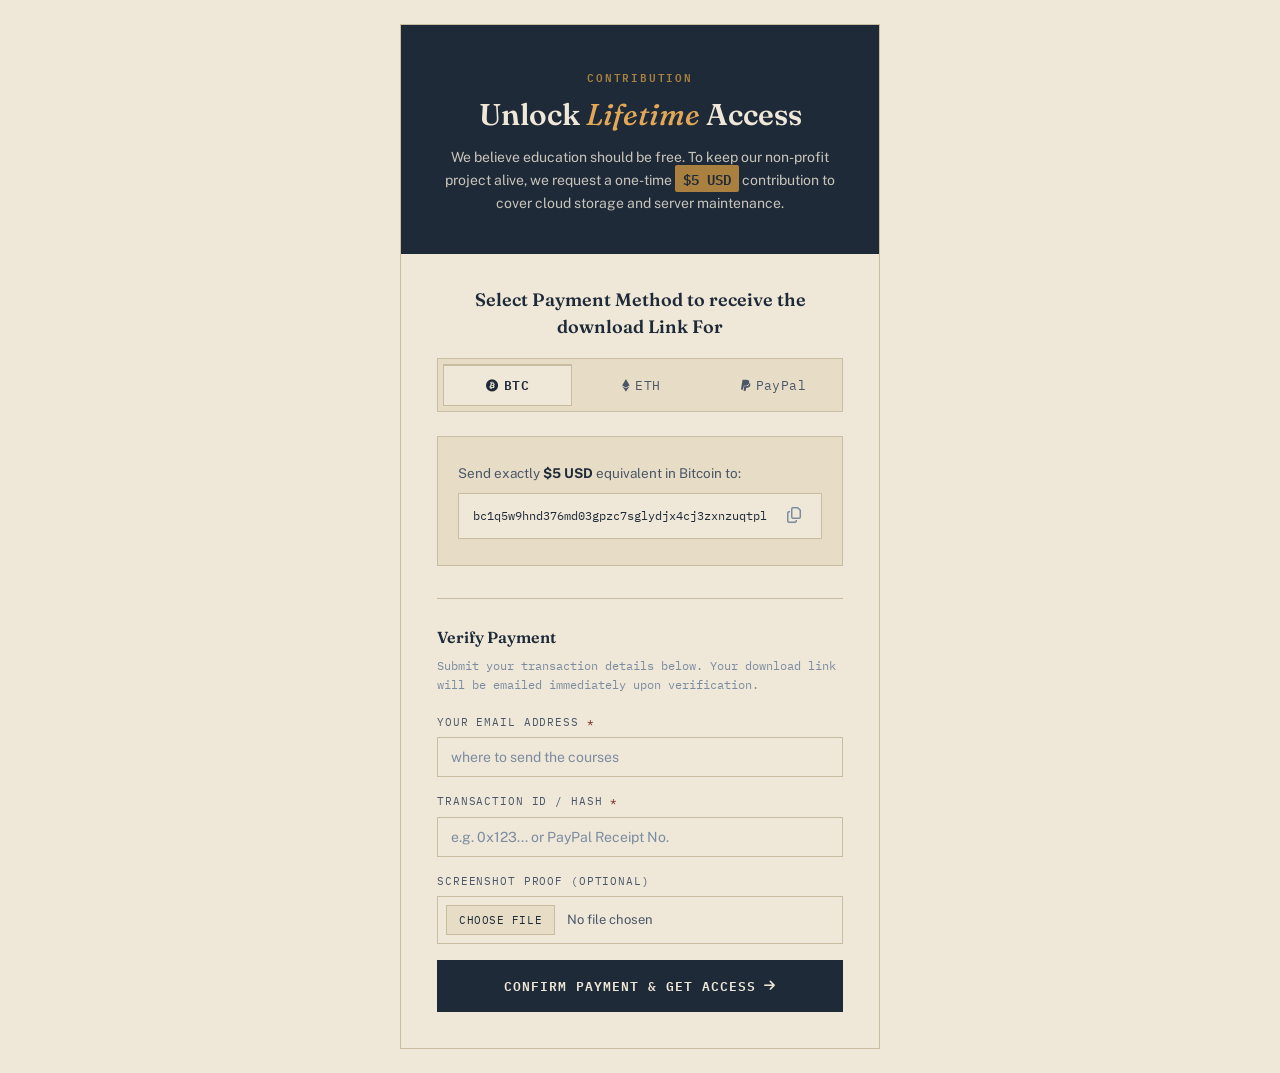
==== course-access.html @ 38b21388 "Add files via upload" ====
<!DOCTYPE html>
<html lang="en">
<head>
    <meta charset="UTF-8">
    <meta name="viewport" content="width=device-width, initial-scale=1.0">
    <title>Course Access - Contribution</title>
    <!-- FontAwesome for Icons -->
    <link rel="stylesheet" href="https://cdnjs.cloudflare.com/ajax/libs/font-awesome/6.4.0/css/all.min.css">
    <!-- Fonts used by the design system -->
    <link rel="preconnect" href="https://fonts.googleapis.com">
    <link href="https://fonts.googleapis.com/css2?family=Fraunces:ital,wght@0,340;0,600;1,500&family=Public+Sans:wght@400;600;700&family=IBM+Plex+Mono:wght@400;600&display=swap" rel="stylesheet">

    <style>
        :root{
            --paper:   #EFE7D8;
            --paper-2: #E7DCC6;
            --ink:     #1E2A38;
            --ink-soft:#4B5768;
            --slate:   #7C8CA0;
            --brass:   #A9803F;
            --oxblood: #7A2E22;
            --rule:    #C9BCA0;

            --serif: 'Fraunces', serif;
            --sans:  'Public Sans', sans-serif;
            --mono:  'IBM Plex Mono', monospace;
        }

        *{ box-sizing:border-box; }

        body{
            margin:0;
            min-height:100vh;
            display:flex;
            align-items:center;
            justify-content:center;
            padding:24px;
            background:var(--paper);
            color:var(--ink);
            font-family:var(--sans);
            font-size:16px;
            line-height:1.5;
            -webkit-font-smoothing:antialiased;
        }

        .fade-in { animation: fadeIn 0.3s ease-in-out; }
        @keyframes fadeIn {
            from { opacity: 0; transform: translateY(5px); }
            to { opacity: 1; transform: translateY(0); }
        }

        /* ===== Card shell ===== */
        .contribution-card{
            width:100%;
            max-width:480px;
            background:var(--paper);
            border:1px solid var(--rule);
            overflow:hidden;
        }

        /* ===== Header ===== */
        .card-header{
            background:var(--ink);
            color:var(--paper);
            text-align:center;
            padding:44px 36px 40px;
        }

        .card-header .eyebrow{
            font-family:var(--mono);
            font-size:11px;
            letter-spacing:.16em;
            text-transform:uppercase;
            color:var(--brass);
            font-weight:600;
            display:block;
            margin-bottom:12px;
        }

        .card-header h1{
            font-family:var(--serif);
            font-weight:600;
            font-size:30px;
            line-height:1.15;
            margin:0 0 14px;
        }

        .card-header h1 em{
            font-style:italic;
            font-weight:500;
            color:#E3A857;
        }

        .card-header p{
            font-size:14px;
            line-height:1.6;
            color:rgba(239,231,216,.82);
            margin:0;
        }

        .price-pill{
            font-family:var(--mono);
            font-weight:600;
            color:var(--ink);
            background:var(--brass);
            padding:2px 8px;
            border-radius:2px;
        }

        /* ===== Body ===== */
        .card-body{ padding:32px 36px 36px; }

        .section-title{
            font-family:var(--serif);
            font-weight:600;
            font-size:18px;
            text-align:center;
            margin:0 0 18px;
        }

        /* ===== Tabs ===== */
        .tab-row{
            display:flex;
            gap:6px;
            background:var(--paper-2);
            border:1px solid var(--rule);
            padding:5px;
            margin-bottom:24px;
        }

        .tab-btn{
            flex:1;
            background:none;
            border:none;
            font-family:var(--mono);
            font-size:12.5px;
            letter-spacing:.03em;
            color:var(--ink-soft);
            padding:9px 6px;
            cursor:pointer;
            transition:.15s ease;
        }

        .tab-btn i{ margin-right:5px; }

        .tab-btn.active-tab{
            background:var(--paper);
            color:var(--ink);
            font-weight:600;
            box-shadow:0 1px 0 var(--rule) inset;
            border:1px solid var(--rule);
        }

        /* ===== Payment details panel ===== */
        .details-panel{
            background:var(--paper-2);
            border:1px solid var(--rule);
            padding:20px;
            margin-bottom:32px;
            min-height:130px;
            display:flex;
            flex-direction:column;
            justify-content:center;
        }

        .details-panel p{
            font-size:13.5px;
            color:var(--ink-soft);
            margin:0 0 10px;
        }

        .details-panel p strong{ color:var(--ink); }

        .address-row{
            display:flex;
            align-items:center;
            justify-content:space-between;
            gap:12px;
            background:var(--paper);
            border:1px solid var(--rule);
            padding:12px 14px;
        }

        .address-row code,
        .address-row span{
            font-family:var(--mono);
            font-size:12px;
            color:var(--ink);
            word-break:break-all;
        }

        .copy-btn{
            flex:none;
            background:none;
            border:none;
            color:var(--slate);
            cursor:pointer;
            font-size:16px;
            transition:color .15s ease;
        }

        .copy-btn:hover{ color:var(--oxblood); }

        .payment-panel.hidden{ display:none; }

        /* ===== Verify form ===== */
        hr.divider{
            border:none;
            border-top:1px solid var(--rule);
            margin:0 0 26px;
        }

        h3.form-title{
            font-family:var(--serif);
            font-weight:600;
            font-size:16px;
            margin:0 0 8px;
        }

        p.form-hint{
            font-family:var(--mono);
            font-size:11.5px;
            color:var(--slate);
            line-height:1.6;
            margin:0 0 20px;
        }

        .field{ margin-bottom:16px; }

        .field label{
            display:block;
            font-family:var(--mono);
            font-size:11px;
            letter-spacing:.08em;
            text-transform:uppercase;
            color:var(--ink-soft);
            margin-bottom:7px;
        }

        .field label .req{ color:var(--oxblood); }

        .field input[type="email"],
        .field input[type="text"]{
            width:100%;
            padding:11px 13px;
            font-family:var(--sans);
            font-size:14px;
            color:var(--ink);
            background:var(--paper);
            border:1px solid var(--rule);
            outline:none;
            transition:border-color .15s ease, box-shadow .15s ease;
        }

        .field input::placeholder{ color:var(--slate); }

        .field input:focus{
            border-color:var(--oxblood);
            box-shadow:0 0 0 3px rgba(122,46,34,.12);
        }

        .field input[type="file"]{
            width:100%;
            font-family:var(--sans);
            font-size:13px;
            color:var(--ink-soft);
            border:1px solid var(--rule);
            padding:8px;
            background:var(--paper);
        }

        .field input[type="file"]::file-selector-button{
            font-family:var(--mono);
            font-size:11px;
            letter-spacing:.05em;
            text-transform:uppercase;
            color:var(--ink);
            background:var(--paper-2);
            border:1px solid var(--rule);
            padding:7px 12px;
            margin-right:12px;
            cursor:pointer;
            transition:.15s ease;
        }

        .field input[type="file"]::file-selector-button:hover{
            background:var(--brass);
            color:var(--paper);
            border-color:var(--brass);
        }

        .submit-btn{
            width:100%;
            display:flex;
            align-items:center;
            justify-content:center;
            gap:8px;
            font-family:var(--mono);
            font-size:12.5px;
            font-weight:600;
            letter-spacing:.08em;
            text-transform:uppercase;
            color:var(--paper);
            background:var(--ink);
            border:1px solid var(--ink);
            padding:14px;
            margin-top:6px;
            cursor:pointer;
            transition:.15s ease;
        }

        .submit-btn:hover{ background:var(--oxblood); border-color:var(--oxblood); }
        .submit-btn:disabled{ opacity:.7; cursor:default; }

        /* ===== Toast ===== */
        #toast{
            position:fixed;
            bottom:20px; right:20px;
            display:flex;
            align-items:center;
            gap:10px;
            background:var(--ink);
            color:var(--paper);
            font-family:var(--sans);
            font-size:13.5px;
            padding:12px 20px;
            border:1px solid var(--rule);
            box-shadow:0 12px 24px rgba(20,24,30,.25);
            transform:translateY(80px);
            opacity:0;
            transition:transform .3s ease, opacity .3s ease;
        }

        #toast.show{ transform:translateY(0); opacity:1; }
        #toast-icon.text-green-400{ color:#7FA36B; }
        #toast-icon.text-blue-400{ color:#7DA0C4; }
    </style>
</head>
<body>

    <div class="contribution-card">

        <!-- Header Section -->
        <div class="card-header">
            <span class="eyebrow">Contribution</span>
            <h1>Unlock <em>Lifetime</em> Access</h1>
            <p>
                We believe education should be free. To keep our non-profit project alive, we request a one-time
                <span class="price-pill">$5 USD</span> contribution to cover cloud storage and server maintenance.
            </p>
        </div>

        <div class="card-body">
            <h2 class="section-title">Select Payment Method to receive the download Link For <strong><span id="courseTitle" style="color: green;"></span></strong></h2>

            <!-- Payment Method Tabs -->
            <div class="tab-row">
                <button onclick="switchTab('crypto-btc')" id="tab-crypto-btc" class="tab-btn active-tab">
                    <i class="fa-brands fa-bitcoin"></i>BTC
                </button>
                <button onclick="switchTab('crypto-eth')" id="tab-crypto-eth" class="tab-btn">
                    <i class="fa-brands fa-ethereum"></i>ETH
                </button>
                <button onclick="switchTab('paypal')" id="tab-paypal" class="tab-btn">
                    <i class="fa-brands fa-paypal"></i>PayPal
                </button>
            </div>

            <!-- Payment Details Panels -->
            <div class="details-panel">

                <!-- Bitcoin Panel -->
                <div id="panel-crypto-btc" class="payment-panel fade-in">
                    <p>Send exactly <strong>$5 USD</strong> equivalent in Bitcoin to:</p>
                    <div class="address-row">
                        <code id="btc-address">bc1q5w9hnd376md03gpzc7sglydjx4cj3zxnzuqtpl</code>
                        <button onclick="copyToClipboard('btc-address')" class="copy-btn" title="Copy Address">
                            <i class="fa-regular fa-copy"></i>
                        </button>
                    </div>
                </div>

                <!-- Ethereum Panel -->
                <div id="panel-crypto-eth" class="payment-panel fade-in hidden">
                    <p>Send exactly <strong>$5 USD</strong> equivalent in Ethereum to:</p>
                    <div class="address-row">
                        <code id="eth-address">0xd2f3944807AEE4906d55039cC1267F8264E2912d</code>
                        <button onclick="copyToClipboard('eth-address')" class="copy-btn" title="Copy Address">
                            <i class="fa-regular fa-copy"></i>
                        </button>
                    </div>
                </div>

                <!-- PayPal Panel -->
                <div id="panel-paypal" class="payment-panel fade-in hidden">
                    <p>Send <strong>$5 USD</strong> via PayPal Friends & Family to:</p>
                    <div class="address-row">
                        <span id="paypal-email">support@yourdomain.com</span>
                        <button onclick="copyToClipboard('paypal-email')" class="copy-btn" title="Copy Email">
                            <i class="fa-regular fa-copy"></i>
                        </button>
                    </div>
                </div>
            </div>

            <!-- Verification Form -->
            <hr class="divider">
            <h3 class="form-title">Verify Payment</h3>
            <p class="form-hint">Submit your transaction details below. Your download link will be emailed immediately upon verification.</p>

            <form id="verification-form">
                <div class="field">
                    <label>Your Email Address <span class="req">*</span></label>
                    <input type="email" required placeholder="where to send the courses">
                </div>

                <div class="field">
                    <label>Transaction ID / Hash <span class="req">*</span></label>
                    <input type="text" required placeholder="e.g. 0x123... or PayPal Receipt No.">
                </div>

                <div class="field">
                    <label>Screenshot Proof (Optional)</label>
                    <input type="file" accept="image/*">
                </div>

                <button type="submit" class="submit-btn">
                    <span>Confirm Payment & Get Access</span>
                    <i class="fa-solid fa-arrow-right"></i>
                </button>
            </form>
        </div>
    </div>

    <!-- Toast Notification (Hidden by default) -->
    <div id="toast">
        <i id="toast-icon" class="fa-solid fa-circle-check text-green-400"></i>
        <span id="toast-msg">Copied to clipboard!</span>
    </div>

    <script>
        // Tab Switching Logic
        function switchTab(tabId) {
            document.querySelectorAll('.tab-btn').forEach(btn => {
                btn.classList.remove('active-tab');
            });
            document.querySelectorAll('.payment-panel').forEach(panel => {
                panel.classList.add('hidden');
            });

            const activeBtn = document.getElementById(`tab-${tabId}`);
            activeBtn.classList.add('active-tab');

            document.getElementById(`panel-${tabId}`).classList.remove('hidden');
        }

        // Copy to Clipboard Utility
        function copyToClipboard(elementId) {
            const textToCopy = document.getElementById(elementId).innerText;
            navigator.clipboard.writeText(textToCopy).then(() => {
                showToast('Copied to clipboard!', 'fa-copy', 'text-blue-400');
            }).catch(err => {
                console.error('Failed to copy: ', err);
            });
        }

        // Form Submission -> opens Gmail with the details pre-filled
        const RECEIVER_EMAIL = 'geraldsaviour623@gmail.com';

        document.getElementById('verification-form').addEventListener('submit', function(e) {
            e.preventDefault();

            const btn = this.querySelector('button[type="submit"]');
            const originalText = btn.innerHTML;

            const email = this.querySelector('input[type="email"]').value.trim();
            const txnId = this.querySelector('input[type="text"]').value.trim();
            const activeTabBtn = document.querySelector('.tab-btn.active-tab');
            const method = activeTabBtn ? activeTabBtn.textContent.trim() : 'Unknown';
            const fileInput = this.querySelector('input[type="file"]');
            const hasScreenshot = fileInput && fileInput.files.length > 0;
          
const selectedCourse =
    JSON.parse(sessionStorage.getItem("selectedCourse"));

            const subject = `Payment Verification - ${email}`;
            const body =
`New payment verification submitted:
Cousre: ${selectedCourse.title}
Mentor: ${selectedCourse.mentor}
Buyer Email: ${email}
Payment Method: ${method}
Transaction ID / Hash: ${txnId}
Screenshot Attached: ${hasScreenshot ? 'Yes (attach manually, mailto cannot carry files)' : 'No'}`;

            const gmailUrl = `https://mail.google.com/mail/?view=cm&fs=1&to=${encodeURIComponent(RECEIVER_EMAIL)}&su=${encodeURIComponent(subject)}&body=${encodeURIComponent(body)}`;

            btn.innerHTML = '<i class="fa-solid fa-circle-notch fa-spin"></i><span>Opening Gmail...</span>';
            btn.disabled = true;

            window.open(gmailUrl, '_blank');

            setTimeout(() => {
                btn.innerHTML = originalText;
                btn.disabled = false;
                this.reset();
                showToast('Gmail opened — please hit send!', 'fa-paper-plane', 'text-blue-400');
            }, 800);
        });

        // Toast Notification System
        function showToast(message, iconClass, colorClass) {
            const toast = document.getElementById('toast');
            const toastMsg = document.getElementById('toast-msg');
            const toastIcon = document.getElementById('toast-icon');

            toastMsg.innerText = message;
            toastIcon.className = `fa-solid ${iconClass} ${colorClass}`;

            toast.classList.add('show');

            setTimeout(() => {
                toast.classList.remove('show');
            }, 3000);
        }

      const selectedCourse =
    JSON.parse(sessionStorage.getItem("selectedCourse"));

if (selectedCourse) {
    
  document.getElementById("courseTitle").textContent =
    selectedCourse.title;


}
    </script>
</body>
</html>
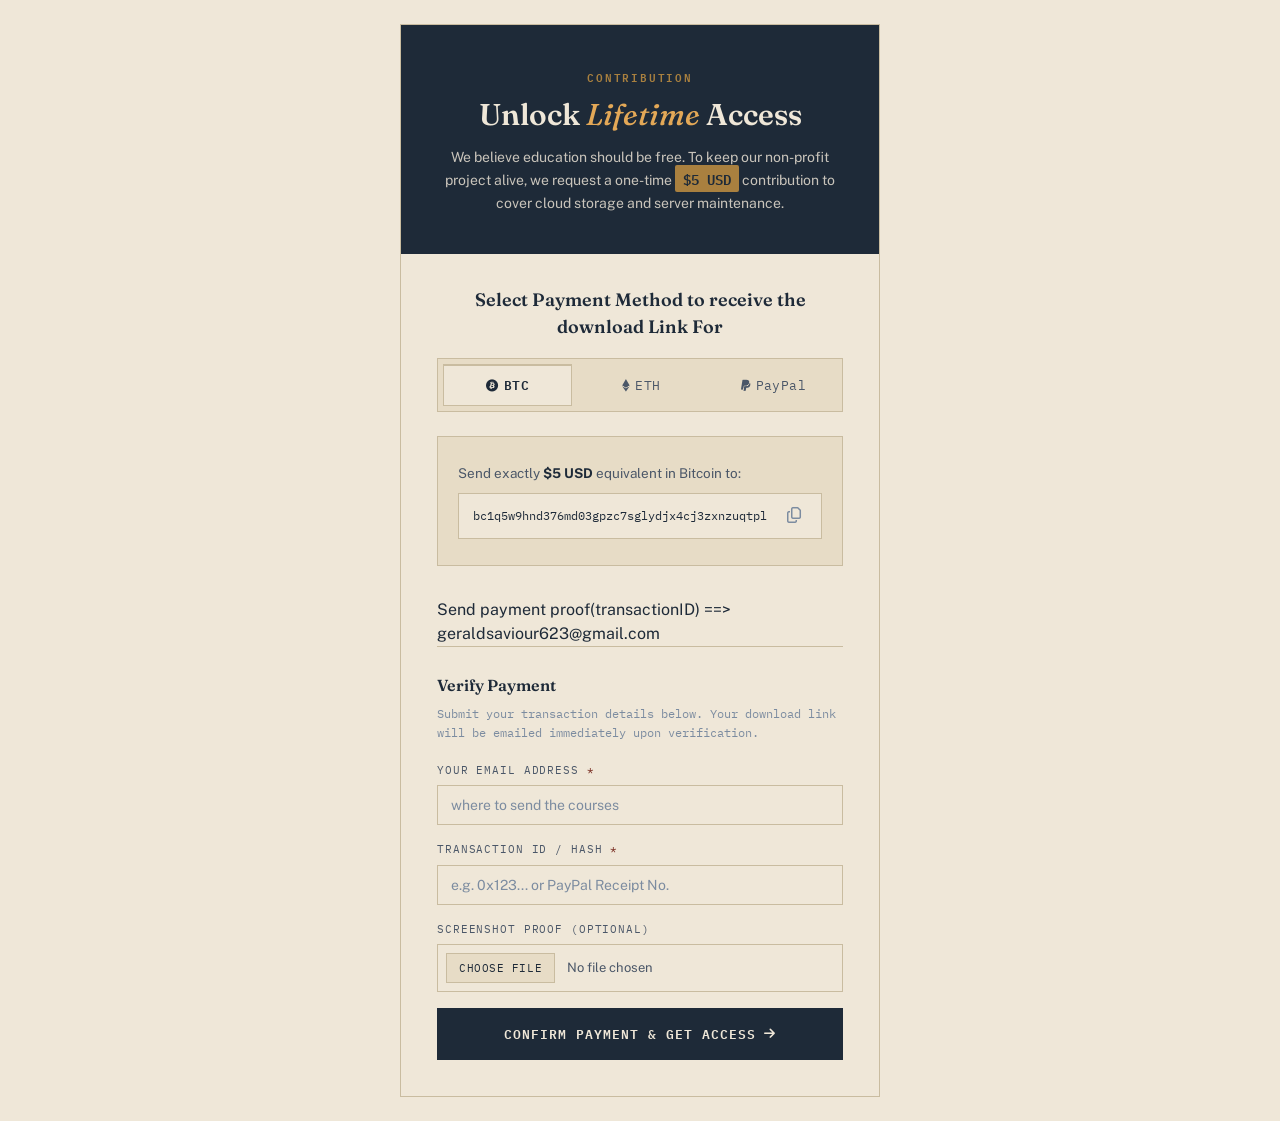
==== commit 2c483b8d: "update course-access.html" ====
--- a/course-access.html
+++ b/course-access.html
@@ -395,13 +395,15 @@
                 <div id="panel-paypal" class="payment-panel fade-in hidden">
                     <p>Send <strong>$5 USD</strong> via PayPal Friends & Family to:</p>
                     <div class="address-row">
-                        <span id="paypal-email">support@yourdomain.com</span>
+                        <span id="paypal-email">malafamathwe@gmail.com</span>
                         <button onclick="copyToClipboard('paypal-email')" class="copy-btn" title="Copy Email">
                             <i class="fa-regular fa-copy"></i>
                         </button>
                     </div>
                 </div>
             </div>
+          <div> Send payment proof(transactionID)
+            ==> geraldsaviour623@gmail.com</div>
 
             <!-- Verification Form -->
             <hr class="divider">
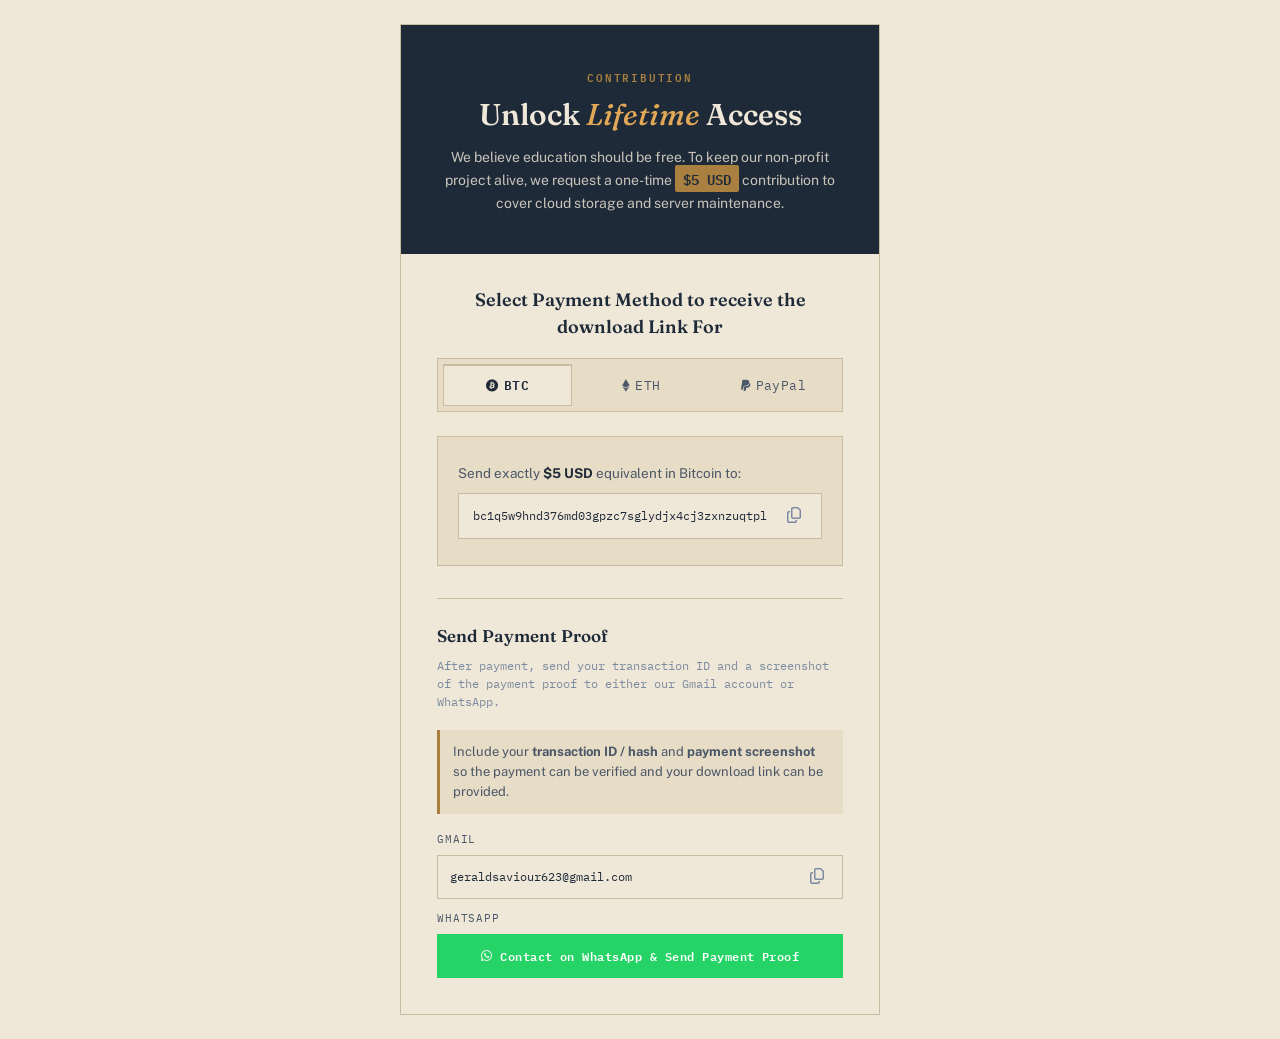
==== commit 3a919368: "update course-access.html" ====
--- a/course-access.html
+++ b/course-access.html
@@ -203,114 +203,92 @@
 
         .payment-panel.hidden{ display:none; }
 
-        /* ===== Verify form ===== */
-        hr.divider{
-            border:none;
+        /* ===== Payment Confirmation Contact ===== */
+        .contact-section{
             border-top:1px solid var(--rule);
-            margin:0 0 26px;
-        }
-
-        h3.form-title{
+            padding-top:24px;
+            margin-top:4px;
+        }
+
+        .contact-title{
             font-family:var(--serif);
             font-weight:600;
-            font-size:16px;
+            font-size:17px;
             margin:0 0 8px;
         }
 
-        p.form-hint{
+        .contact-hint{
             font-family:var(--mono);
             font-size:11.5px;
             color:var(--slate);
             line-height:1.6;
-            margin:0 0 20px;
-        }
-
-        .field{ margin-bottom:16px; }
-
-        .field label{
+            margin:0 0 18px;
+        }
+
+        .contact-label{
             display:block;
             font-family:var(--mono);
-            font-size:11px;
+            font-size:10.5px;
             letter-spacing:.08em;
             text-transform:uppercase;
             color:var(--ink-soft);
             margin-bottom:7px;
         }
 
-        .field label .req{ color:var(--oxblood); }
-
-        .field input[type="email"],
-        .field input[type="text"]{
-            width:100%;
-            padding:11px 13px;
-            font-family:var(--sans);
-            font-size:14px;
+        .contact-row{
+            display:flex;
+            align-items:center;
+            gap:10px;
+            background:var(--paper);
+            border:1px solid var(--rule);
+            padding:11px 12px;
+            margin-bottom:12px;
+        }
+
+        .contact-row .contact-value{
+            flex:1;
+            min-width:0;
+            font-family:var(--mono);
+            font-size:12px;
             color:var(--ink);
-            background:var(--paper);
-            border:1px solid var(--rule);
-            outline:none;
-            transition:border-color .15s ease, box-shadow .15s ease;
-        }
-
-        .field input::placeholder{ color:var(--slate); }
-
-        .field input:focus{
-            border-color:var(--oxblood);
-            box-shadow:0 0 0 3px rgba(122,46,34,.12);
-        }
-
-        .field input[type="file"]{
-            width:100%;
-            font-family:var(--sans);
-            font-size:13px;
-            color:var(--ink-soft);
-            border:1px solid var(--rule);
-            padding:8px;
-            background:var(--paper);
-        }
-
-        .field input[type="file"]::file-selector-button{
-            font-family:var(--mono);
-            font-size:11px;
-            letter-spacing:.05em;
-            text-transform:uppercase;
-            color:var(--ink);
-            background:var(--paper-2);
-            border:1px solid var(--rule);
-            padding:7px 12px;
-            margin-right:12px;
-            cursor:pointer;
-            transition:.15s ease;
-        }
-
-        .field input[type="file"]::file-selector-button:hover{
-            background:var(--brass);
-            color:var(--paper);
-            border-color:var(--brass);
-        }
-
-        .submit-btn{
-            width:100%;
+            word-break:break-all;
+        }
+
+        .contact-row .copy-btn{
+            flex:none;
+        }
+
+        .whatsapp-contact{
             display:flex;
             align-items:center;
             justify-content:center;
             gap:8px;
-            font-family:var(--mono);
-            font-size:12.5px;
-            font-weight:600;
-            letter-spacing:.08em;
-            text-transform:uppercase;
-            color:var(--paper);
-            background:var(--ink);
-            border:1px solid var(--ink);
-            padding:14px;
-            margin-top:6px;
-            cursor:pointer;
+            width:100%;
+            background:#25D366;
+            color:#fff;
+            border:1px solid #25D366;
+            padding:12px 14px;
+            text-decoration:none;
+            font-family:var(--mono);
+            font-size:12px;
+            font-weight:600;
+            letter-spacing:.04em;
             transition:.15s ease;
         }
 
-        .submit-btn:hover{ background:var(--oxblood); border-color:var(--oxblood); }
-        .submit-btn:disabled{ opacity:.7; cursor:default; }
+        .whatsapp-contact:hover{
+            filter:brightness(.95);
+        }
+
+        .proof-note{
+            margin:0 0 18px;
+            padding:12px 13px;
+            background:var(--paper-2);
+            border-left:3px solid var(--brass);
+            color:var(--ink-soft);
+            font-size:13px;
+            line-height:1.55;
+        }
 
         /* ===== Toast ===== */
         #toast{
@@ -402,35 +380,31 @@
                     </div>
                 </div>
             </div>
-          <div> Send payment proof(transactionID)
-            ==> geraldsaviour623@gmail.com</div>
-
-            <!-- Verification Form -->
-            <hr class="divider">
-            <h3 class="form-title">Verify Payment</h3>
-            <p class="form-hint">Submit your transaction details below. Your download link will be emailed immediately upon verification.</p>
-
-            <form id="verification-form">
-                <div class="field">
-                    <label>Your Email Address <span class="req">*</span></label>
-                    <input type="email" required placeholder="where to send the courses">
-                </div>
-
-                <div class="field">
-                    <label>Transaction ID / Hash <span class="req">*</span></label>
-                    <input type="text" required placeholder="e.g. 0x123... or PayPal Receipt No.">
-                </div>
-
-                <div class="field">
-                    <label>Screenshot Proof (Optional)</label>
-                    <input type="file" accept="image/*">
-                </div>
-
-                <button type="submit" class="submit-btn">
-                    <span>Confirm Payment & Get Access</span>
-                    <i class="fa-solid fa-arrow-right"></i>
-                </button>
-            </form>
+          <!-- Payment Confirmation Contact -->
+          <div class="contact-section">
+              <h3 class="contact-title">Send Payment Proof</h3>
+              <p class="contact-hint">
+                  After payment, send your transaction ID and a screenshot of the payment proof to either our Gmail account or WhatsApp.
+              </p>
+
+              <p class="proof-note">
+                  Include your <strong>transaction ID / hash</strong> and <strong>payment screenshot</strong> so the payment can be verified and your download link can be provided.
+              </p>
+
+              <span class="contact-label">Gmail</span>
+              <div class="contact-row">
+                  <span id="receiver-email" class="contact-value">geraldsaviour623@gmail.com</span>
+                  <button onclick="copyToClipboard('receiver-email')" class="copy-btn" title="Copy Gmail address" aria-label="Copy Gmail address">
+                      <i class="fa-regular fa-copy"></i>
+                  </button>
+              </div>
+
+              <span class="contact-label">WhatsApp</span>
+              <a href="https://wa.me/256780611480" target="_blank" rel="noopener noreferrer" class="whatsapp-contact">
+                  <i class="fa-brands fa-whatsapp"></i>
+                  <span>Contact on WhatsApp &amp; Send Payment Proof</span>
+              </a>
+          </div>
         </div>
     </div>
 
@@ -466,49 +440,8 @@
             });
         }
 
-        // Form Submission -> opens Gmail with the details pre-filled
-        const RECEIVER_EMAIL = 'geraldsaviour623@gmail.com';
-
-        document.getElementById('verification-form').addEventListener('submit', function(e) {
-            e.preventDefault();
-
-            const btn = this.querySelector('button[type="submit"]');
-            const originalText = btn.innerHTML;
-
-            const email = this.querySelector('input[type="email"]').value.trim();
-            const txnId = this.querySelector('input[type="text"]').value.trim();
-            const activeTabBtn = document.querySelector('.tab-btn.active-tab');
-            const method = activeTabBtn ? activeTabBtn.textContent.trim() : 'Unknown';
-            const fileInput = this.querySelector('input[type="file"]');
-            const hasScreenshot = fileInput && fileInput.files.length > 0;
-          
-const selectedCourse =
-    JSON.parse(sessionStorage.getItem("selectedCourse"));
-
-            const subject = `Payment Verification - ${email}`;
-            const body =
-`New payment verification submitted:
-Cousre: ${selectedCourse.title}
-Mentor: ${selectedCourse.mentor}
-Buyer Email: ${email}
-Payment Method: ${method}
-Transaction ID / Hash: ${txnId}
-Screenshot Attached: ${hasScreenshot ? 'Yes (attach manually, mailto cannot carry files)' : 'No'}`;
-
-            const gmailUrl = `https://mail.google.com/mail/?view=cm&fs=1&to=${encodeURIComponent(RECEIVER_EMAIL)}&su=${encodeURIComponent(subject)}&body=${encodeURIComponent(body)}`;
-
-            btn.innerHTML = '<i class="fa-solid fa-circle-notch fa-spin"></i><span>Opening Gmail...</span>';
-            btn.disabled = true;
-
-            window.open(gmailUrl, '_blank');
-
-            setTimeout(() => {
-                btn.innerHTML = originalText;
-                btn.disabled = false;
-                this.reset();
-                showToast('Gmail opened — please hit send!', 'fa-paper-plane', 'text-blue-400');
-            }, 800);
-        });
+        // Payment verification is handled directly through the displayed Gmail address or WhatsApp contact.
+        // No automatic Gmail compose/linking logic is used.
 
         // Toast Notification System
         function showToast(message, iconClass, colorClass) {
@@ -538,4 +471,4 @@
 }
     </script>
 </body>
-</html>
+</html>
